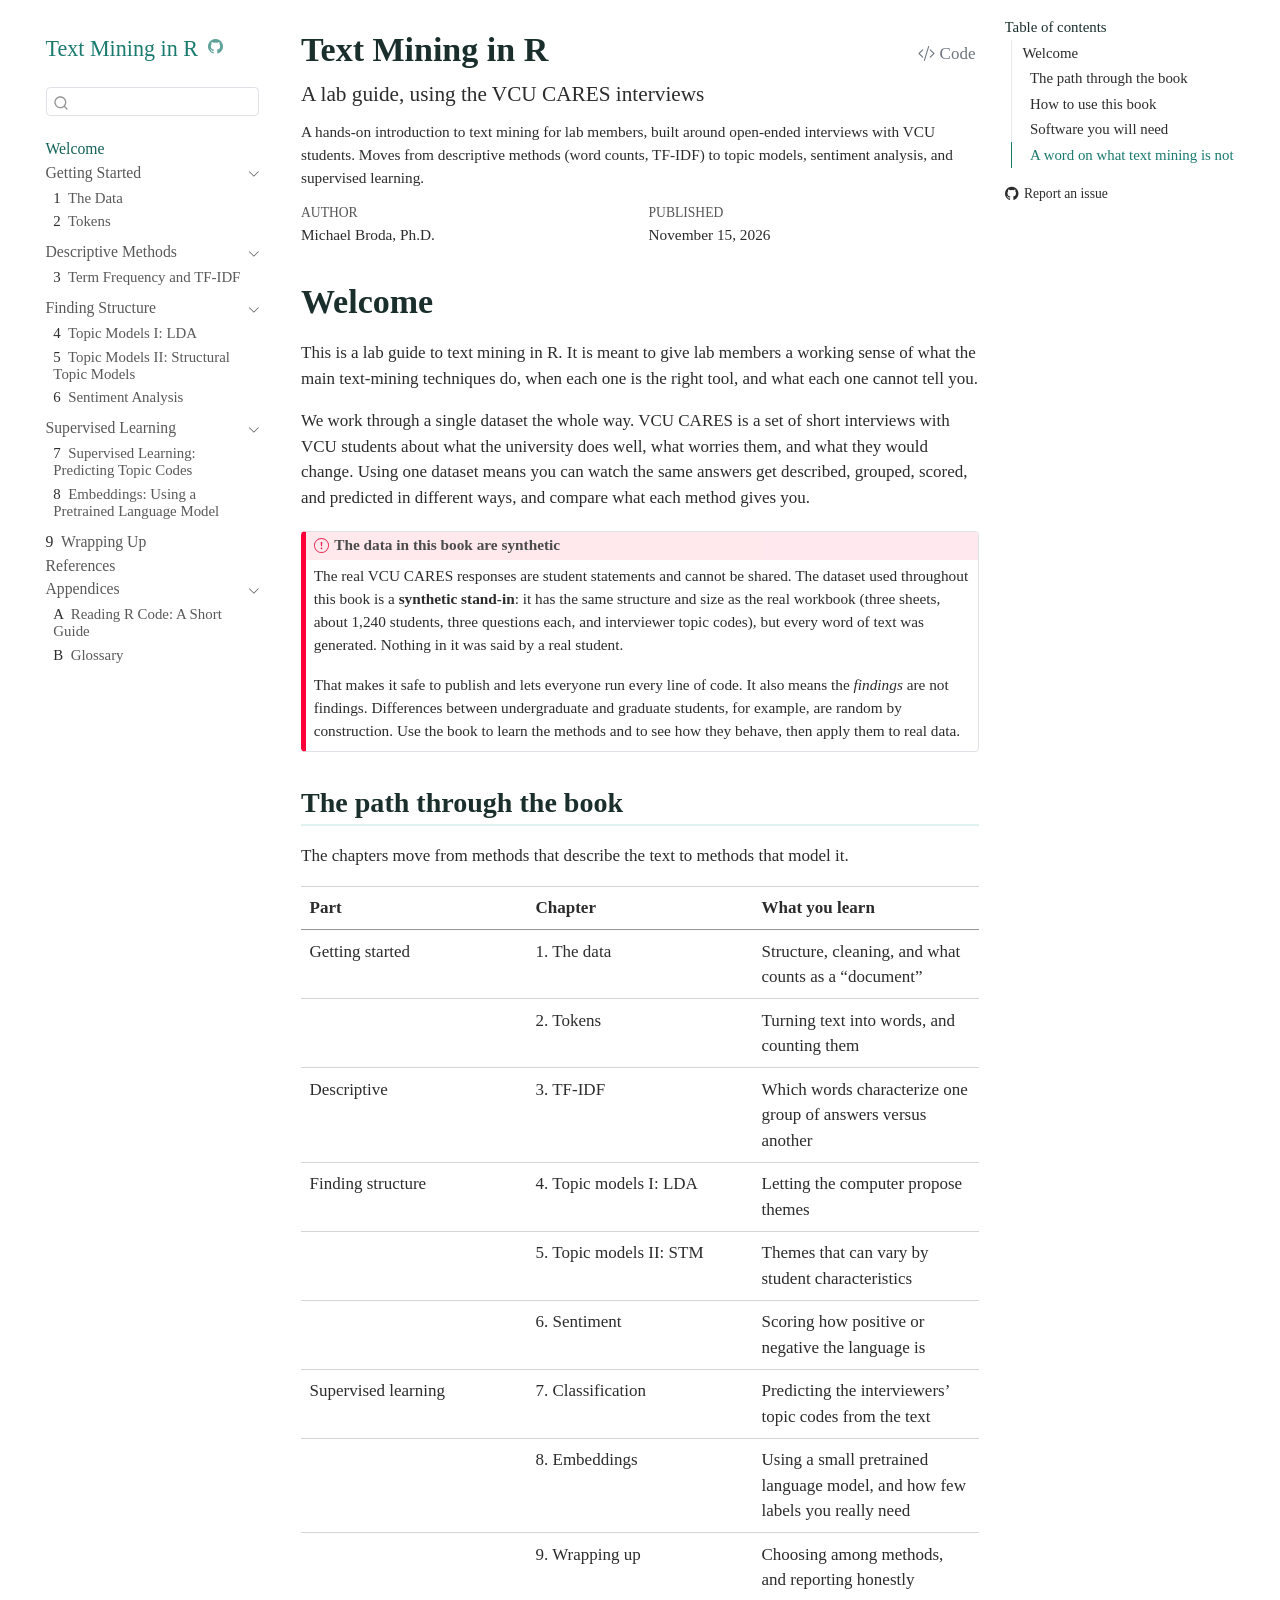
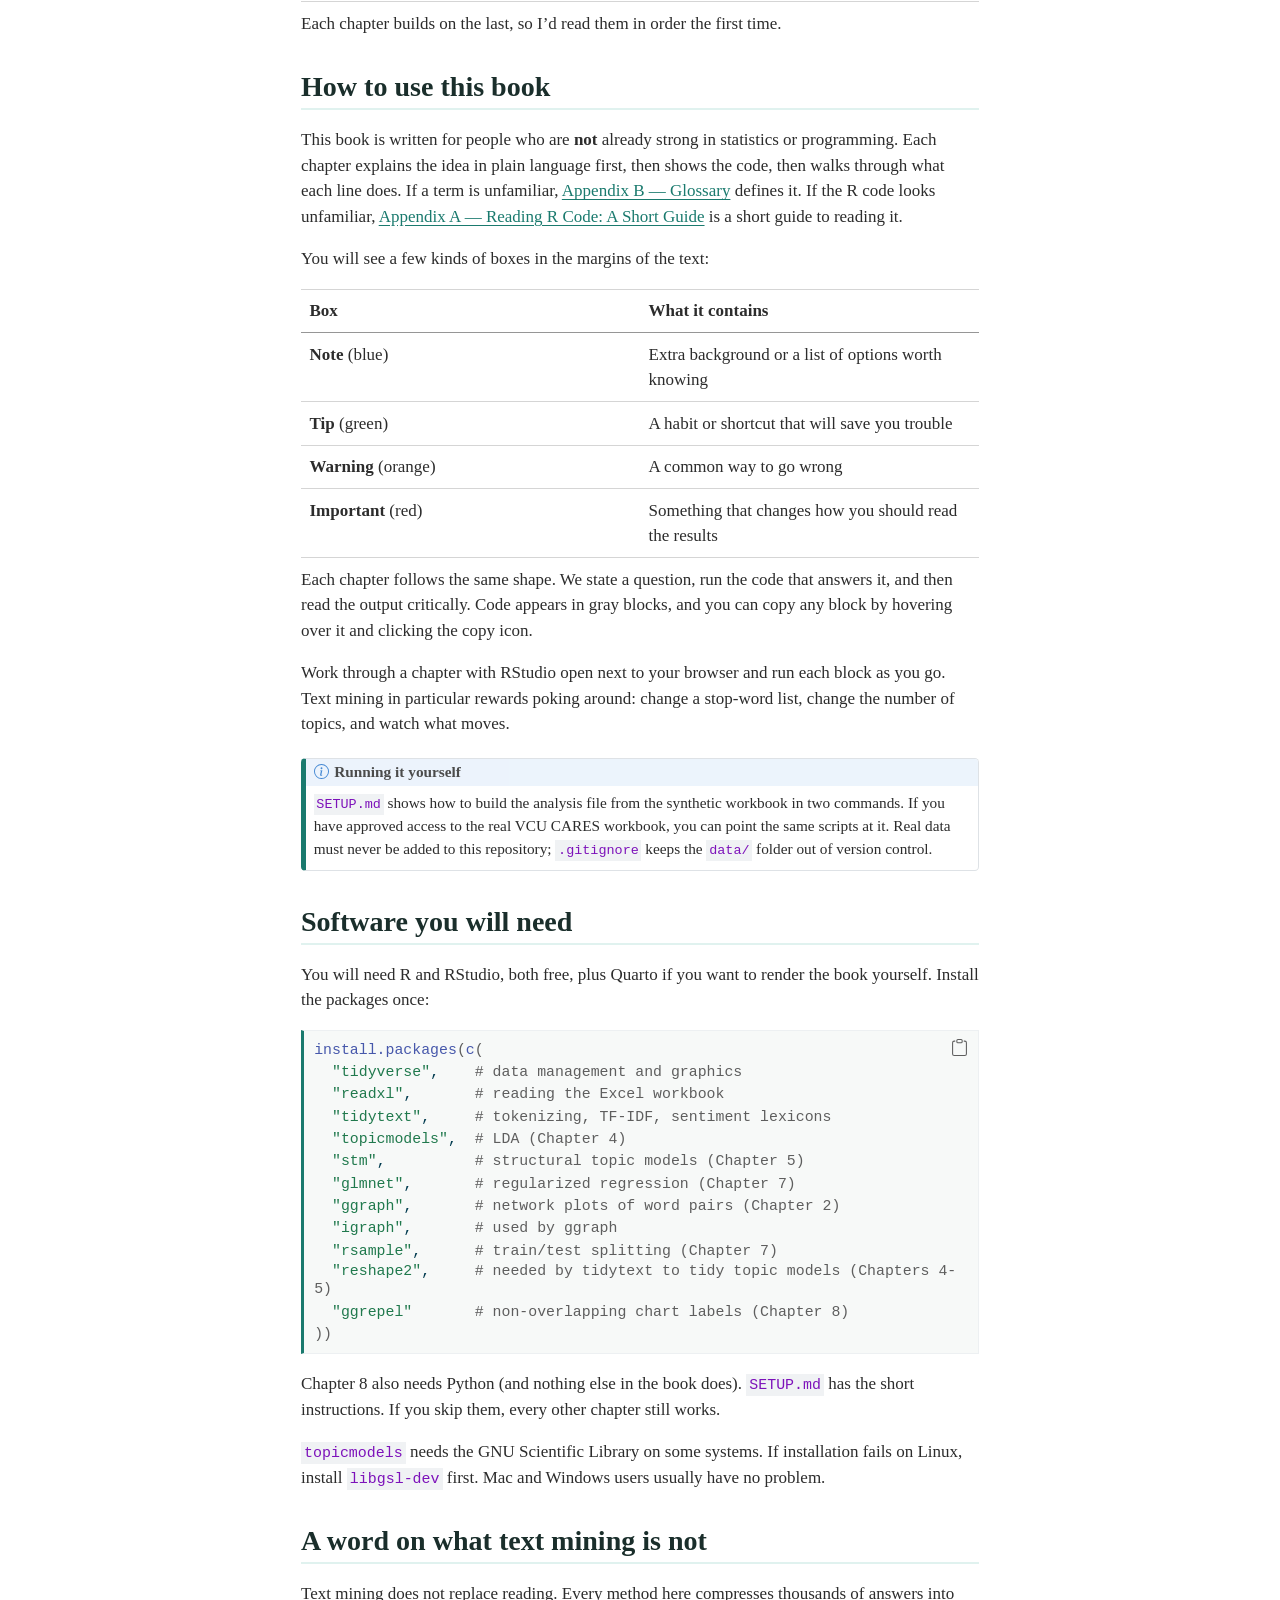
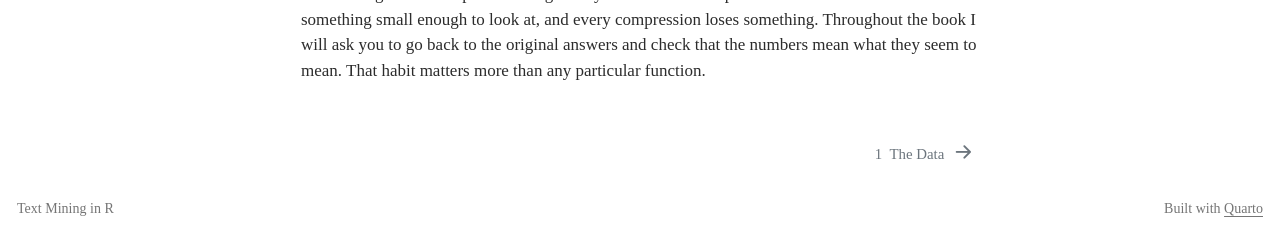
==== docs/index.html @ 305bce56 "First local render" ====
<!DOCTYPE html>
<html xmlns="http://www.w3.org/1999/xhtml" lang="en" xml:lang="en"><head>
<meta http-equiv="Content-Type" content="text/html; charset=UTF-8">
<meta charset="utf-8">
<meta name="generator" content="quarto-1.10.19">
<meta name="viewport" content="width=device-width, initial-scale=1.0, user-scalable=yes">
<meta name="author" content="Michael Broda, Ph.D.">
<meta name="dcterms.date" content="2026-11-15">
<meta name="description" content="A hands-on introduction to text mining for lab members, built around open-ended interviews with VCU students. Moves from descriptive methods (word counts, TF-IDF) to topic models, sentiment analysis, and supervised learning.">
<title>Text Mining in R</title>
<style>
/* Default styles provided by pandoc.
** See https://pandoc.org/MANUAL.html#variables-for-html for config info.
*/
span.smallcaps{font-variant: small-caps;}
div.columns{display: flex; gap: 1.5em;}
div.column{flex: auto;}
@media screen {
div.columns{gap: min(4vw, 1.5em);}
div.column{overflow-x: auto;}
}
div.hanging-indent{margin-left: 1.5em; text-indent: -1.5em;}
ul.task-list{list-style: none;}
ul.task-list li input[type="checkbox"] {
  width: 0.8em;
  margin: 0 0.8em 0.2em -1em; /* quarto-specific, see https://github.com/quarto-dev/quarto-cli/issues/4556 */ 
  vertical-align: middle;
}
/* CSS for syntax highlighting */
html { -webkit-text-size-adjust: 100%; }
pre > code.sourceCode { white-space: pre; position: relative; }
pre > code.sourceCode > span { display: inline-block; line-height: 1.25; }
pre > code.sourceCode > span:empty { height: 1.2em; }
.sourceCode { overflow: visible; }
code.sourceCode > span { color: inherit; text-decoration: inherit; }
div.sourceCode { margin: 1em 0; }
pre.sourceCode { margin: 0; }
@media screen {
div.sourceCode { overflow: auto; }
}
@media print {
pre > code.sourceCode { white-space: pre-wrap; }
pre > code.sourceCode > span { text-indent: -5em; padding-left: 5em; }
}
pre.numberSource code
  { counter-reset: source-line 0; }
pre.numberSource code > span
  { position: relative; left: -4em; counter-increment: source-line; }
pre.numberSource code > span > a:first-child::before
  { content: counter(source-line);
    position: relative; left: -1em; text-align: right; vertical-align: baseline;
    border: none; display: inline-block;
    -webkit-touch-callout: none; -webkit-user-select: none;
    -khtml-user-select: none; -moz-user-select: none;
    -ms-user-select: none; user-select: none;
    padding: 0 4px; width: 4em;
  }
pre.numberSource { margin-left: 3em;  padding-left: 4px; }
div.sourceCode
  {   }
@media screen {
pre > code.sourceCode > span > a:first-child::before { text-decoration: underline; }
}
</style>

<script src="site_libs/quarto-nav/quarto-nav.js"></script>
<script src="site_libs/quarto-nav/headroom.min.js"></script>
<script src="site_libs/clipboard/clipboard.min.js"></script>
<script src="site_libs/quarto-search/autocomplete.umd.js"></script>
<script src="site_libs/quarto-search/fuse.min.js"></script>
<script src="site_libs/quarto-search/quarto-search.js"></script>
<meta name="quarto:offset" content="./">
<link href="./01-the-data.html" rel="next">
<script src="site_libs/quarto-html/quarto.js" type="module"></script>
<script src="site_libs/quarto-html/tabsets/tabsets.js" type="module"></script>
<script src="site_libs/quarto-html/popper.min.js"></script>
<script src="site_libs/quarto-html/tippy.umd.min.js"></script>
<script src="site_libs/quarto-html/anchor.min.js"></script>
<link href="site_libs/quarto-html/tippy.css" rel="stylesheet">
<link href="site_libs/quarto-html/quarto-syntax-highlighting-bf27225e3a48a9273f3daa8f8e829971.css" rel="stylesheet" id="quarto-text-highlighting-styles">
<script src="site_libs/bootstrap/bootstrap.min.js"></script>
<link href="site_libs/bootstrap/bootstrap-icons.css" rel="stylesheet">
<link href="site_libs/bootstrap/bootstrap-a09481bce8a2314b82ccc09e3e79ae8c.min.css" rel="stylesheet" append-hash="true" id="quarto-bootstrap" data-mode="light"><script id="quarto-search-options" type="application/json">{
  "location": "sidebar",
  "copy-button": false,
  "collapse-after": 3,
  "panel-placement": "start",
  "type": "textbox",
  "limit": 50,
  "keyboard-shortcut": [
    "f",
    "/",
    "s"
  ],
  "show-item-context": false,
  "language": {
    "search-no-results-text": "No results",
    "search-matching-documents-text": "matching documents",
    "search-copy-link-title": "Copy link to search",
    "search-hide-matches-text": "Hide additional matches",
    "search-more-match-text": "more match in this document",
    "search-more-matches-text": "more matches in this document",
    "search-clear-button-title": "Clear",
    "search-text-placeholder": "",
    "search-detached-cancel-button-title": "Cancel",
    "search-submit-button-title": "Submit",
    "search-label": "Search"
  }
}</script>
</head>
<body class="nav-sidebar floating quarto-light">

<div id="quarto-search-results"></div>
  <header id="quarto-header" class="headroom fixed-top"><nav class="quarto-secondary-nav"><div class="container-fluid d-flex">
      <button type="button" class="quarto-btn-toggle btn" data-bs-toggle="collapse" role="button" data-bs-target=".quarto-sidebar-collapse-item" aria-controls="quarto-sidebar" aria-expanded="false" aria-label="Toggle sidebar navigation" onclick="if (window.quartoToggleHeadroom) { window.quartoToggleHeadroom(); }">
        <i class="bi bi-layout-text-sidebar-reverse"></i>
      </button>
        <nav class="quarto-page-breadcrumbs" aria-label="breadcrumb"><ol class="breadcrumb"><li class="breadcrumb-item"><a href="./index.html">Welcome</a></li></ol></nav>
        <a class="flex-grow-1" role="navigation" data-bs-toggle="collapse" data-bs-target=".quarto-sidebar-collapse-item" aria-controls="quarto-sidebar" aria-expanded="false" aria-label="Toggle sidebar navigation" onclick="if (window.quartoToggleHeadroom) { window.quartoToggleHeadroom(); }">      
        </a>
      <button type="button" class="btn quarto-search-button" aria-label="Search" onclick="window.quartoOpenSearch();">
        <i class="bi bi-search"></i>
      </button>
    </div>
  </nav></header><!-- content --><div id="quarto-content" class="quarto-container page-columns page-rows-contents page-layout-article">
<!-- sidebar -->
  <nav id="quarto-sidebar" class="sidebar collapse collapse-horizontal quarto-sidebar-collapse-item sidebar-navigation floating overflow-auto"><div class="pt-lg-2 mt-2 text-left sidebar-header">
    <div class="sidebar-title mb-0 py-0">
      <a href="./">Text Mining in R</a> 
        <div class="sidebar-tools-main">
    <a href="https://github.com/mikediam123/text-mining" title="Source Code" class="quarto-navigation-tool px-1" aria-label="Source Code"><i class="bi bi-github"></i></a>
</div>
    </div>
      </div>
        <div class="mt-2 flex-shrink-0 align-items-center">
        <div class="sidebar-search">
        <div id="quarto-search" class="" title="Search"></div>
        </div>
        </div>
    <div class="sidebar-menu-container"> 
    <ul class="list-unstyled mt-1">
<li class="sidebar-item">
  <div class="sidebar-item-container"> 
  <a href="./index.html" class="sidebar-item-text sidebar-link active">
 <span class="menu-text">Welcome</span></a>
  </div>
</li>
        <li class="sidebar-item sidebar-item-section">
      <div class="sidebar-item-container"> 
            <a class="sidebar-item-text sidebar-link text-start" data-bs-toggle="collapse" data-bs-target="#quarto-sidebar-section-1" role="navigation" aria-expanded="true">
 <span class="menu-text">Getting Started</span></a>
          <a class="sidebar-item-toggle text-start" data-bs-toggle="collapse" data-bs-target="#quarto-sidebar-section-1" role="navigation" aria-expanded="true" aria-label="Toggle section">
            <i class="bi bi-chevron-right ms-2"></i>
          </a> 
      </div>
      <ul id="quarto-sidebar-section-1" class="collapse list-unstyled sidebar-section depth1 show">
<li class="sidebar-item">
  <div class="sidebar-item-container"> 
  <a href="./01-the-data.html" class="sidebar-item-text sidebar-link">
 <span class="menu-text"><span class="chapter-number">1</span>&nbsp; <span class="chapter-title">The Data</span></span></a>
  </div>
</li>
          <li class="sidebar-item">
  <div class="sidebar-item-container"> 
  <a href="./02-tokens.html" class="sidebar-item-text sidebar-link">
 <span class="menu-text"><span class="chapter-number">2</span>&nbsp; <span class="chapter-title">Tokens</span></span></a>
  </div>
</li>
      </ul>
</li>
        <li class="sidebar-item sidebar-item-section">
      <div class="sidebar-item-container"> 
            <a class="sidebar-item-text sidebar-link text-start" data-bs-toggle="collapse" data-bs-target="#quarto-sidebar-section-2" role="navigation" aria-expanded="true">
 <span class="menu-text">Descriptive Methods</span></a>
          <a class="sidebar-item-toggle text-start" data-bs-toggle="collapse" data-bs-target="#quarto-sidebar-section-2" role="navigation" aria-expanded="true" aria-label="Toggle section">
            <i class="bi bi-chevron-right ms-2"></i>
          </a> 
      </div>
      <ul id="quarto-sidebar-section-2" class="collapse list-unstyled sidebar-section depth1 show">
<li class="sidebar-item">
  <div class="sidebar-item-container"> 
  <a href="./03-tf-idf.html" class="sidebar-item-text sidebar-link">
 <span class="menu-text"><span class="chapter-number">3</span>&nbsp; <span class="chapter-title">Term Frequency and TF-IDF</span></span></a>
  </div>
</li>
      </ul>
</li>
        <li class="sidebar-item sidebar-item-section">
      <div class="sidebar-item-container"> 
            <a class="sidebar-item-text sidebar-link text-start" data-bs-toggle="collapse" data-bs-target="#quarto-sidebar-section-3" role="navigation" aria-expanded="true">
 <span class="menu-text">Finding Structure</span></a>
          <a class="sidebar-item-toggle text-start" data-bs-toggle="collapse" data-bs-target="#quarto-sidebar-section-3" role="navigation" aria-expanded="true" aria-label="Toggle section">
            <i class="bi bi-chevron-right ms-2"></i>
          </a> 
      </div>
      <ul id="quarto-sidebar-section-3" class="collapse list-unstyled sidebar-section depth1 show">
<li class="sidebar-item">
  <div class="sidebar-item-container"> 
  <a href="./04-topic-lda.html" class="sidebar-item-text sidebar-link">
 <span class="menu-text"><span class="chapter-number">4</span>&nbsp; <span class="chapter-title">Topic Models I: LDA</span></span></a>
  </div>
</li>
          <li class="sidebar-item">
  <div class="sidebar-item-container"> 
  <a href="./05-topic-stm.html" class="sidebar-item-text sidebar-link">
 <span class="menu-text"><span class="chapter-number">5</span>&nbsp; <span class="chapter-title">Topic Models II: Structural Topic Models</span></span></a>
  </div>
</li>
          <li class="sidebar-item">
  <div class="sidebar-item-container"> 
  <a href="./06-sentiment.html" class="sidebar-item-text sidebar-link">
 <span class="menu-text"><span class="chapter-number">6</span>&nbsp; <span class="chapter-title">Sentiment Analysis</span></span></a>
  </div>
</li>
      </ul>
</li>
        <li class="sidebar-item sidebar-item-section">
      <div class="sidebar-item-container"> 
            <a class="sidebar-item-text sidebar-link text-start" data-bs-toggle="collapse" data-bs-target="#quarto-sidebar-section-4" role="navigation" aria-expanded="true">
 <span class="menu-text">Supervised Learning</span></a>
          <a class="sidebar-item-toggle text-start" data-bs-toggle="collapse" data-bs-target="#quarto-sidebar-section-4" role="navigation" aria-expanded="true" aria-label="Toggle section">
            <i class="bi bi-chevron-right ms-2"></i>
          </a> 
      </div>
      <ul id="quarto-sidebar-section-4" class="collapse list-unstyled sidebar-section depth1 show">
<li class="sidebar-item">
  <div class="sidebar-item-container"> 
  <a href="./07-supervised.html" class="sidebar-item-text sidebar-link">
 <span class="menu-text"><span class="chapter-number">7</span>&nbsp; <span class="chapter-title">Supervised Learning: Predicting Topic Codes</span></span></a>
  </div>
</li>
          <li class="sidebar-item">
  <div class="sidebar-item-container"> 
  <a href="./08-embeddings.html" class="sidebar-item-text sidebar-link">
 <span class="menu-text"><span class="chapter-number">8</span>&nbsp; <span class="chapter-title">Embeddings: Using a Pretrained Language Model</span></span></a>
  </div>
</li>
      </ul>
</li>
        <li class="sidebar-item">
  <div class="sidebar-item-container"> 
  <a href="./09-wrapping-up.html" class="sidebar-item-text sidebar-link">
 <span class="menu-text"><span class="chapter-number">9</span>&nbsp; <span class="chapter-title">Wrapping Up</span></span></a>
  </div>
</li>
        <li class="sidebar-item">
  <div class="sidebar-item-container"> 
  <a href="./references.html" class="sidebar-item-text sidebar-link">
 <span class="menu-text">References</span></a>
  </div>
</li>
        <li class="sidebar-item sidebar-item-section">
      <div class="sidebar-item-container"> 
            <a class="sidebar-item-text sidebar-link text-start" data-bs-toggle="collapse" data-bs-target="#quarto-sidebar-section-5" role="navigation" aria-expanded="true">
 <span class="menu-text">Appendices</span></a>
          <a class="sidebar-item-toggle text-start" data-bs-toggle="collapse" data-bs-target="#quarto-sidebar-section-5" role="navigation" aria-expanded="true" aria-label="Toggle section">
            <i class="bi bi-chevron-right ms-2"></i>
          </a> 
      </div>
      <ul id="quarto-sidebar-section-5" class="collapse list-unstyled sidebar-section depth1 show">
<li class="sidebar-item">
  <div class="sidebar-item-container"> 
  <a href="./appendix-r-primer.html" class="sidebar-item-text sidebar-link">
 <span class="menu-text"><span class="chapter-number">A</span>&nbsp; <span class="chapter-title">Reading R Code: A Short Guide</span></span></a>
  </div>
</li>
          <li class="sidebar-item">
  <div class="sidebar-item-container"> 
  <a href="./appendix-glossary.html" class="sidebar-item-text sidebar-link">
 <span class="menu-text"><span class="chapter-number">B</span>&nbsp; <span class="chapter-title">Glossary</span></span></a>
  </div>
</li>
      </ul>
</li>
    </ul>
</div>
</nav><div id="quarto-sidebar-glass" class="quarto-sidebar-collapse-item" data-bs-toggle="collapse" data-bs-target=".quarto-sidebar-collapse-item"></div>
<!-- margin-sidebar -->
    <div id="quarto-margin-sidebar" class="sidebar margin-sidebar">
        <nav id="TOC" role="doc-toc" class="toc-active"><h2 id="toc-title">Table of contents</h2>
   
  <ul>
<li>
<a href="#welcome" id="toc-welcome" class="nav-link active" data-scroll-target="#welcome">Welcome</a>
  <ul class="collapse">
<li><a href="#the-path-through-the-book" id="toc-the-path-through-the-book" class="nav-link" data-scroll-target="#the-path-through-the-book">The path through the book</a></li>
  <li><a href="#how-to-use-this-book" id="toc-how-to-use-this-book" class="nav-link" data-scroll-target="#how-to-use-this-book">How to use this book</a></li>
  <li><a href="#software-you-will-need" id="toc-software-you-will-need" class="nav-link" data-scroll-target="#software-you-will-need">Software you will need</a></li>
  <li><a href="#a-word-on-what-text-mining-is-not" id="toc-a-word-on-what-text-mining-is-not" class="nav-link" data-scroll-target="#a-word-on-what-text-mining-is-not">A word on what text mining is not</a></li>
  </ul>
</li>
  </ul><div class="toc-actions"><ul><li><a href="https://github.com/mikediam123/text-mining/issues/new" class="toc-action"><i class="bi bi-github"></i>Report an issue</a></li></ul></div></nav>
    </div>
<!-- main -->
<main class="content" id="quarto-document-content"><header id="title-block-header" class="quarto-title-block default"><div class="quarto-title">
<div class="quarto-title-block"><div><h1 class="title">Text Mining in R</h1><button type="button" class="btn code-tools-button" id="quarto-code-tools-source"><i class="bi"></i> Code</button></div></div>
<p class="subtitle lead">A lab guide, using the VCU CARES interviews</p>
</div>

<div>
  <div class="description">
    <p>A hands-on introduction to text mining for lab members, built around open-ended interviews with VCU students. Moves from descriptive methods (word counts, TF-IDF) to topic models, sentiment analysis, and supervised learning.</p>
  </div>
</div>


<div class="quarto-title-meta">

    <div>
    <div class="quarto-title-meta-heading">Author</div>
    <div class="quarto-title-meta-contents">
             <p>Michael Broda, Ph.D. </p>
          </div>
  </div>
    
    <div>
    <div class="quarto-title-meta-heading">Published</div>
    <div class="quarto-title-meta-contents">
      <p class="date">November 15, 2026</p>
    </div>
  </div>
  
    
  </div>
  


</header><section id="welcome" class="level1 unnumbered"><h1 class="unnumbered">Welcome</h1>
<p>This is a lab guide to text mining in R. It is meant to give lab members a working sense of what the main text-mining techniques do, when each one is the right tool, and what each one cannot tell you.</p>
<p>We work through a single dataset the whole way. VCU CARES is a set of short interviews with VCU students about what the university does well, what worries them, and what they would change. Using one dataset means you can watch the same answers get described, grouped, scored, and predicted in different ways, and compare what each method gives you.</p>
<div class="callout callout-style-default callout-important callout-titled">
<div class="callout-header d-flex align-content-center">
<div class="callout-icon-container">
<i class="callout-icon"></i>
</div>
<div class="callout-title-container flex-fill">
<span class="screen-reader-only">Important</span>The data in this book are synthetic
</div>
</div>
<div class="callout-body-container callout-body">
<p>The real VCU CARES responses are student statements and cannot be shared. The dataset used throughout this book is a <strong>synthetic stand-in</strong>: it has the same structure and size as the real workbook (three sheets, about 1,240 students, three questions each, and interviewer topic codes), but every word of text was generated. Nothing in it was said by a real student.</p>
<p>That makes it safe to publish and lets everyone run every line of code. It also means the <em>findings</em> are not findings. Differences between undergraduate and graduate students, for example, are random by construction. Use the book to learn the methods and to see how they behave, then apply them to real data.</p>
</div>
</div>
<section id="the-path-through-the-book" class="level2"><h2 class="anchored" data-anchor-id="the-path-through-the-book">The path through the book</h2>
<p>The chapters move from methods that describe the text to methods that model it.</p>
<table class="caption-top table">
<colgroup>
<col style="width: 33%">
<col style="width: 33%">
<col style="width: 33%">
</colgroup>
<thead><tr class="header">
<th>Part</th>
<th>Chapter</th>
<th>What you learn</th>
</tr></thead>
<tbody>
<tr class="odd">
<td>Getting started</td>
<td>1. The data</td>
<td>Structure, cleaning, and what counts as a “document”</td>
</tr>
<tr class="even">
<td></td>
<td>2. Tokens</td>
<td>Turning text into words, and counting them</td>
</tr>
<tr class="odd">
<td>Descriptive</td>
<td>3. TF-IDF</td>
<td>Which words characterize one group of answers versus another</td>
</tr>
<tr class="even">
<td>Finding structure</td>
<td>4. Topic models I: LDA</td>
<td>Letting the computer propose themes</td>
</tr>
<tr class="odd">
<td></td>
<td>5. Topic models II: STM</td>
<td>Themes that can vary by student characteristics</td>
</tr>
<tr class="even">
<td></td>
<td>6. Sentiment</td>
<td>Scoring how positive or negative the language is</td>
</tr>
<tr class="odd">
<td>Supervised learning</td>
<td>7. Classification</td>
<td>Predicting the interviewers’ topic codes from the text</td>
</tr>
<tr class="even">
<td></td>
<td>8. Embeddings</td>
<td>Using a small pretrained language model, and how few labels you really need</td>
</tr>
<tr class="odd">
<td></td>
<td>9. Wrapping up</td>
<td>Choosing among methods, and reporting honestly</td>
</tr>
</tbody>
</table>
<p>Each chapter builds on the last, so I’d read them in order the first time.</p>
</section><section id="how-to-use-this-book" class="level2"><h2 class="anchored" data-anchor-id="how-to-use-this-book">How to use this book</h2>
<p>This book is written for people who are <strong>not</strong> already strong in statistics or programming. Each chapter explains the idea in plain language first, then shows the code, then walks through what each line does. If a term is unfamiliar, <a href="appendix-glossary.html" class="quarto-xref"><span>Appendix B — Glossary</span></a> defines it. If the R code looks unfamiliar, <a href="appendix-r-primer.html" class="quarto-xref"><span>Appendix A — Reading R Code: A Short Guide</span></a> is a short guide to reading it.</p>
<p>You will see a few kinds of boxes in the margins of the text:</p>
<table class="caption-top table">
<colgroup>
<col style="width: 50%">
<col style="width: 50%">
</colgroup>
<thead><tr class="header">
<th>Box</th>
<th>What it contains</th>
</tr></thead>
<tbody>
<tr class="odd">
<td>
<strong>Note</strong> (blue)</td>
<td>Extra background or a list of options worth knowing</td>
</tr>
<tr class="even">
<td>
<strong>Tip</strong> (green)</td>
<td>A habit or shortcut that will save you trouble</td>
</tr>
<tr class="odd">
<td>
<strong>Warning</strong> (orange)</td>
<td>A common way to go wrong</td>
</tr>
<tr class="even">
<td>
<strong>Important</strong> (red)</td>
<td>Something that changes how you should read the results</td>
</tr>
</tbody>
</table>
<p>Each chapter follows the same shape. We state a question, run the code that answers it, and then read the output critically. Code appears in gray blocks, and you can copy any block by hovering over it and clicking the copy icon.</p>
<p>Work through a chapter with RStudio open next to your browser and run each block as you go. Text mining in particular rewards poking around: change a stop-word list, change the number of topics, and watch what moves.</p>
<div class="callout callout-style-default callout-note callout-titled">
<div class="callout-header d-flex align-content-center">
<div class="callout-icon-container">
<i class="callout-icon"></i>
</div>
<div class="callout-title-container flex-fill">
<span class="screen-reader-only">Note</span>Running it yourself
</div>
</div>
<div class="callout-body-container callout-body">
<p><code>SETUP.md</code> shows how to build the analysis file from the synthetic workbook in two commands. If you have approved access to the real VCU CARES workbook, you can point the same scripts at it. Real data must never be added to this repository; <code>.gitignore</code> keeps the <code>data/</code> folder out of version control.</p>
</div>
</div>
</section><section id="software-you-will-need" class="level2"><h2 class="anchored" data-anchor-id="software-you-will-need">Software you will need</h2>
<p>You will need R and RStudio, both free, plus Quarto if you want to render the book yourself. Install the packages once:</p>
<div class="cell">
<div class="code-copy-outer-scaffold"><div class="sourceCode" id="cb1"><pre class="downlit sourceCode r code-with-copy"><code class="sourceCode R"><span><span class="fu"><a href="https://rdrr.io/r/utils/install.packages.html">install.packages</a></span><span class="op">(</span><span class="fu"><a href="https://rdrr.io/r/base/c.html">c</a></span><span class="op">(</span></span>
<span>  <span class="st">"tidyverse"</span>,    <span class="co"># data management and graphics</span></span>
<span>  <span class="st">"readxl"</span>,       <span class="co"># reading the Excel workbook</span></span>
<span>  <span class="st">"tidytext"</span>,     <span class="co"># tokenizing, TF-IDF, sentiment lexicons</span></span>
<span>  <span class="st">"topicmodels"</span>,  <span class="co"># LDA (Chapter 4)</span></span>
<span>  <span class="st">"stm"</span>,          <span class="co"># structural topic models (Chapter 5)</span></span>
<span>  <span class="st">"glmnet"</span>,       <span class="co"># regularized regression (Chapter 7)</span></span>
<span>  <span class="st">"ggraph"</span>,       <span class="co"># network plots of word pairs (Chapter 2)</span></span>
<span>  <span class="st">"igraph"</span>,       <span class="co"># used by ggraph</span></span>
<span>  <span class="st">"rsample"</span>,      <span class="co"># train/test splitting (Chapter 7)</span></span>
<span>  <span class="st">"reshape2"</span>,     <span class="co"># needed by tidytext to tidy topic models (Chapters 4-5)</span></span>
<span>  <span class="st">"ggrepel"</span>       <span class="co"># non-overlapping chart labels (Chapter 8)</span></span>
<span><span class="op">)</span><span class="op">)</span></span></code></pre></div><button title="Copy to Clipboard" class="code-copy-button"><i class="bi"></i></button></div>
</div>
<p>Chapter 8 also needs Python (and nothing else in the book does). <code>SETUP.md</code> has the short instructions. If you skip them, every other chapter still works.</p>
<p><code>topicmodels</code> needs the GNU Scientific Library on some systems. If installation fails on Linux, install <code>libgsl-dev</code> first. Mac and Windows users usually have no problem.</p>
</section><section id="a-word-on-what-text-mining-is-not" class="level2"><h2 class="anchored" data-anchor-id="a-word-on-what-text-mining-is-not">A word on what text mining is not</h2>
<p>Text mining does not replace reading. Every method here compresses thousands of answers into something small enough to look at, and every compression loses something. Throughout the book I will ask you to go back to the original answers and check that the numbers mean what they seem to mean. That habit matters more than any particular function.</p>


<!-- -->

</section></section></main><!-- /main --><script id="quarto-html-after-body" type="application/javascript">
  window.document.addEventListener("DOMContentLoaded", function (event) {
    const icon = "";
    const anchorJS = new window.AnchorJS();
    anchorJS.options = {
      placement: 'right',
      icon: icon
    };
    anchorJS.add('.anchored');
    const isCodeAnnotation = (el) => {
      for (const clz of el.classList) {
        if (clz.startsWith('code-annotation-')) {                     
          return true;
        }
      }
      return false;
    }
    const onCopySuccess = function(e) {
      // button target
      const button = e.trigger;
      // don't keep focus
      button.blur();
      // flash "checked"
      button.classList.add('code-copy-button-checked');
      var currentTitle = button.getAttribute("title");
      button.setAttribute("title", "Copied!");
      let tooltip;
      if (window.bootstrap) {
        button.setAttribute("data-bs-toggle", "tooltip");
        button.setAttribute("data-bs-placement", "left");
        button.setAttribute("data-bs-title", "Copied!");
        tooltip = new bootstrap.Tooltip(button, 
          { trigger: "manual", 
            customClass: "code-copy-button-tooltip",
            offset: [0, -8]});
        tooltip.show();    
      }
      setTimeout(function() {
        if (tooltip) {
          tooltip.hide();
          button.removeAttribute("data-bs-title");
          button.removeAttribute("data-bs-toggle");
          button.removeAttribute("data-bs-placement");
        }
        button.setAttribute("title", currentTitle);
        button.classList.remove('code-copy-button-checked');
      }, 1000);
      // clear code selection
      e.clearSelection();
    }
    const getTextToCopy = function(trigger) {
      const outerScaffold = trigger.parentElement.cloneNode(true);
      const codeEl = outerScaffold.querySelector('code');
      for (const childEl of codeEl.children) {
        if (isCodeAnnotation(childEl)) {
          childEl.remove();
        }
      }
      return codeEl.innerText;
    }
    const clipboard = new window.ClipboardJS('.code-copy-button:not([data-in-quarto-modal])', {
      text: getTextToCopy
    });
    clipboard.on('success', onCopySuccess);
    if (window.document.getElementById('quarto-embedded-source-code-modal')) {
      const clipboardModal = new window.ClipboardJS('.code-copy-button[data-in-quarto-modal]', {
        text: getTextToCopy,
        container: window.document.getElementById('quarto-embedded-source-code-modal')
      });
      clipboardModal.on('success', onCopySuccess);
    }
    const viewSource = window.document.getElementById('quarto-view-source') ||
                       window.document.getElementById('quarto-code-tools-source');
    if (viewSource) {
      const sourceUrl = viewSource.getAttribute("data-quarto-source-url");
      viewSource.addEventListener("click", function(e) {
        if (sourceUrl) {
          // rstudio viewer pane
          if (/\bcapabilities=\b/.test(window.location)) {
            window.open(sourceUrl);
          } else {
            window.location.href = sourceUrl;
          }
        } else {
          const modal = new bootstrap.Modal(document.getElementById('quarto-embedded-source-code-modal'));
          modal.show();
        }
        return false;
      });
    }
    function toggleCodeHandler(show) {
      return function(e) {
        const cellDetails = window.document.querySelectorAll(".cell details.code-fold");
        for (let i=0; i<cellDetails.length; i++) {
          const details = cellDetails[i];
          if (show) {
            details.open = true;
          } else {
            details.removeAttribute("open");
          }
        }
        const cellCodeDivs = window.document.querySelectorAll(".cell div.sourceCode.cell-code");
        const fromCls = show ? "hidden" : "unhidden";
        const toCls = show ? "unhidden" : "hidden";
        for (let i=0; i<cellCodeDivs.length; i++) {
          const codeDiv = cellCodeDivs[i];
          if (codeDiv.classList.contains(fromCls)) {
            codeDiv.classList.remove(fromCls);
            codeDiv.classList.add(toCls);
          } 
        }
        return false;
      }
    }
    const hideAllCode = window.document.getElementById("quarto-hide-all-code");
    if (hideAllCode) {
      hideAllCode.addEventListener("click", toggleCodeHandler(false));
    }
    const showAllCode = window.document.getElementById("quarto-show-all-code");
    if (showAllCode) {
      showAllCode.addEventListener("click", toggleCodeHandler(true));
    }
      var localhostRegex = new RegExp(/^(?:http|https):\/\/localhost\:?[0-9]*\//);
      var mailtoRegex = new RegExp(/^mailto:/);
        var filterRegex = new RegExp('/' + window.location.host + '/');
      var isInternal = (href) => {
          return filterRegex.test(href) || localhostRegex.test(href) || mailtoRegex.test(href);
      }
      // Inspect non-navigation links and adorn them if external
     var links = window.document.querySelectorAll('a[href]:not(.nav-link):not(.navbar-brand):not(.toc-action):not(.sidebar-link):not(.sidebar-item-toggle):not(.pagination-link):not(.no-external):not([aria-hidden]):not(.dropdown-item):not(.quarto-navigation-tool):not(.about-link)');
      for (var i=0; i<links.length; i++) {
        const link = links[i];
        if (!isInternal(link.href)) {
          // undo the damage that might have been done by quarto-nav.js in the case of
          // links that we want to consider external
          if (link.dataset.originalHref !== undefined) {
            link.href = link.dataset.originalHref;
          }
        }
      }
    function tippyHover(el, contentFn, onTriggerFn, onUntriggerFn) {
      const config = {
        allowHTML: true,
        maxWidth: 500,
        delay: 100,
        arrow: false,
        appendTo: function(el) {
            return el.parentElement;
        },
        interactive: true,
        interactiveBorder: 10,
        theme: 'quarto',
        placement: 'bottom-start',
      };
      if (contentFn) {
        config.content = contentFn;
      }
      if (onTriggerFn) {
        config.onTrigger = onTriggerFn;
      }
      if (onUntriggerFn) {
        config.onUntrigger = onUntriggerFn;
      }
      window.tippy(el, config); 
    }
    const noterefs = window.document.querySelectorAll('a[role="doc-noteref"]');
    for (var i=0; i<noterefs.length; i++) {
      const ref = noterefs[i];
      tippyHover(ref, function() {
        // use id or data attribute instead here
        let href = ref.getAttribute('data-footnote-href') || ref.getAttribute('href');
        try { href = new URL(href).hash; } catch {}
        const id = href.replace(/^#\/?/, "");
        const note = window.document.getElementById(id);
        if (note) {
          return note.innerHTML;
        } else {
          return "";
        }
      });
    }
    const xrefs = window.document.querySelectorAll('a.quarto-xref');
    const processXRef = (id, note) => {
      // Strip column container classes
      const stripColumnClz = (el) => {
        el.classList.remove("page-full", "page-columns");
        if (el.children) {
          for (const child of el.children) {
            stripColumnClz(child);
          }
        }
      }
      stripColumnClz(note)
      if (id === null || id.startsWith('sec-')) {
        // Special case sections, only their first couple elements
        const container = document.createElement("div");
        if (note.children && note.children.length > 2) {
          container.appendChild(note.children[0].cloneNode(true));
          for (let i = 1; i < note.children.length; i++) {
            const child = note.children[i];
            if (child.tagName === "P" && child.innerText === "") {
              continue;
            } else {
              container.appendChild(child.cloneNode(true));
              break;
            }
          }
          if (window.Quarto?.typesetMath) {
            window.Quarto.typesetMath(container);
          }
          return container.innerHTML
        } else {
          if (window.Quarto?.typesetMath) {
            window.Quarto.typesetMath(note);
          }
          return note.innerHTML;
        }
      } else {
        // Remove any anchor links if they are present
        const anchorLink = note.querySelector('a.anchorjs-link');
        if (anchorLink) {
          anchorLink.remove();
        }
        if (window.Quarto?.typesetMath) {
          window.Quarto.typesetMath(note);
        }
        if (note.classList.contains("callout")) {
          return note.outerHTML;
        } else {
          return note.innerHTML;
        }
      }
    }
    for (var i=0; i<xrefs.length; i++) {
      const xref = xrefs[i];
      tippyHover(xref, undefined, function(instance) {
        instance.disable();
        let url = xref.getAttribute('href');
        let hash = undefined; 
        if (url.startsWith('#')) {
          hash = url;
        } else {
          try { hash = new URL(url).hash; } catch {}
        }
        if (hash) {
          const id = hash.replace(/^#\/?/, "");
          const note = window.document.getElementById(id);
          if (note !== null) {
            try {
              const html = processXRef(id, note.cloneNode(true));
              instance.setContent(html);
            } finally {
              instance.enable();
              instance.show();
            }
          } else {
            // See if we can fetch this
            fetch(url.split('#')[0])
            .then(res => res.text())
            .then(html => {
              const parser = new DOMParser();
              const htmlDoc = parser.parseFromString(html, "text/html");
              const note = htmlDoc.getElementById(id);
              if (note !== null) {
                const html = processXRef(id, note);
                instance.setContent(html);
              } 
            }).finally(() => {
              instance.enable();
              instance.show();
            });
          }
        } else {
          // See if we can fetch a full url (with no hash to target)
          // This is a special case and we should probably do some content thinning / targeting
          fetch(url)
          .then(res => res.text())
          .then(html => {
            const parser = new DOMParser();
            const htmlDoc = parser.parseFromString(html, "text/html");
            const note = htmlDoc.querySelector('main.content');
            if (note !== null) {
              // This should only happen for chapter cross references
              // (since there is no id in the URL)
              // remove the first header
              if (note.children.length > 0 && note.children[0].tagName === "HEADER") {
                note.children[0].remove();
              }
              const html = processXRef(null, note);
              instance.setContent(html);
            } 
          }).finally(() => {
            instance.enable();
            instance.show();
          });
        }
      }, function(instance) {
      });
    }
        let selectedAnnoteEl;
        const selectorForAnnotation = ( cell, annotation) => {
          let cellAttr = 'data-code-cell="' + cell + '"';
          let lineAttr = 'data-code-annotation="' +  annotation + '"';
          const selector = 'span[' + cellAttr + '][' + lineAttr + ']';
          return selector;
        }
        const selectCodeLines = (annoteEl) => {
          const doc = window.document;
          const targetCell = annoteEl.getAttribute("data-target-cell");
          const targetAnnotation = annoteEl.getAttribute("data-target-annotation");
          const annoteSpan = window.document.querySelector(selectorForAnnotation(targetCell, targetAnnotation));
          const lines = annoteSpan.getAttribute("data-code-lines").split(",");
          const lineIds = lines.map((line) => {
            return targetCell + "-" + line;
          })
          let top = null;
          let height = null;
          let parent = null;
          if (lineIds.length > 0) {
              //compute the position of the single el (top and bottom and make a div)
              const el = window.document.getElementById(lineIds[0]);
              top = el.offsetTop;
              height = el.offsetHeight;
              parent = el.parentElement.parentElement;
            if (lineIds.length > 1) {
              const lastEl = window.document.getElementById(lineIds[lineIds.length - 1]);
              const bottom = lastEl.offsetTop + lastEl.offsetHeight;
              height = bottom - top;
            }
            if (top !== null && height !== null && parent !== null) {
              // cook up a div (if necessary) and position it 
              let div = window.document.getElementById("code-annotation-line-highlight");
              if (div === null) {
                div = window.document.createElement("div");
                div.setAttribute("id", "code-annotation-line-highlight");
                div.style.position = 'absolute';
                parent.appendChild(div);
              }
              div.style.top = top - 2 + "px";
              div.style.height = height + 4 + "px";
              div.style.left = 0;
              let gutterDiv = window.document.getElementById("code-annotation-line-highlight-gutter");
              if (gutterDiv === null) {
                gutterDiv = window.document.createElement("div");
                gutterDiv.setAttribute("id", "code-annotation-line-highlight-gutter");
                gutterDiv.style.position = 'absolute';
                const codeCell = window.document.getElementById(targetCell);
                const gutter = codeCell.querySelector('.code-annotation-gutter');
                gutter.appendChild(gutterDiv);
              }
              gutterDiv.style.top = top - 2 + "px";
              gutterDiv.style.height = height + 4 + "px";
            }
            selectedAnnoteEl = annoteEl;
          }
        };
        const unselectCodeLines = () => {
          const elementsIds = ["code-annotation-line-highlight", "code-annotation-line-highlight-gutter"];
          elementsIds.forEach((elId) => {
            const div = window.document.getElementById(elId);
            if (div) {
              div.remove();
            }
          });
          selectedAnnoteEl = undefined;
        };
          // Handle positioning of the toggle
      window.addEventListener(
        "resize",
        throttle(() => {
          elRect = undefined;
          if (selectedAnnoteEl) {
            selectCodeLines(selectedAnnoteEl);
          }
        }, 10)
      );
      function throttle(fn, ms) {
      let throttle = false;
      let timer;
        return (...args) => {
          if(!throttle) { // first call gets through
              fn.apply(this, args);
              throttle = true;
          } else { // all the others get throttled
              if(timer) clearTimeout(timer); // cancel #2
              timer = setTimeout(() => {
                fn.apply(this, args);
                timer = throttle = false;
              }, ms);
          }
        };
      }
        // Attach click handler to the DT
        const annoteDls = window.document.querySelectorAll('dt[data-target-cell]');
        for (const annoteDlNode of annoteDls) {
          annoteDlNode.addEventListener('click', (event) => {
            const clickedEl = event.target;
            if (clickedEl !== selectedAnnoteEl) {
              unselectCodeLines();
              const activeEl = window.document.querySelector('dt[data-target-cell].code-annotation-active');
              if (activeEl) {
                activeEl.classList.remove('code-annotation-active');
              }
              selectCodeLines(clickedEl);
              clickedEl.classList.add('code-annotation-active');
            } else {
              // Unselect the line
              unselectCodeLines();
              clickedEl.classList.remove('code-annotation-active');
            }
          });
        }
    const findCites = (el) => {
      const parentEl = el.parentElement;
      if (parentEl) {
        const cites = parentEl.dataset.cites;
        if (cites) {
          return {
            el,
            cites: cites.split(' ')
          };
        } else {
          return findCites(el.parentElement)
        }
      } else {
        return undefined;
      }
    };
    var bibliorefs = window.document.querySelectorAll('a[role="doc-biblioref"]');
    for (var i=0; i<bibliorefs.length; i++) {
      const ref = bibliorefs[i];
      const citeInfo = findCites(ref);
      if (citeInfo) {
        tippyHover(citeInfo.el, function() {
          var popup = window.document.createElement('div');
          citeInfo.cites.forEach(function(cite) {
            var citeDiv = window.document.createElement('div');
            citeDiv.classList.add('hanging-indent');
            citeDiv.classList.add('csl-entry');
            var biblioDiv = window.document.getElementById('ref-' + cite);
            if (biblioDiv) {
              citeDiv.innerHTML = biblioDiv.innerHTML;
            }
            popup.appendChild(citeDiv);
          });
          return popup.innerHTML;
        });
      }
    }
  });
  </script><nav class="page-navigation"><div class="nav-page nav-page-previous">
  </div>
  <div class="nav-page nav-page-next">
      <a href="./01-the-data.html" class="pagination-link" aria-label="The Data">
        <span class="nav-page-text"><span class="chapter-number">1</span>&nbsp; <span class="chapter-title">The Data</span></span> <i class="bi bi-arrow-right-short"></i>
      </a>
  </div>
</nav><div class="modal fade" id="quarto-embedded-source-code-modal" tabindex="-1" aria-labelledby="quarto-embedded-source-code-modal-label" aria-hidden="true"><div class="modal-dialog modal-dialog-scrollable"><div class="modal-content"><div class="modal-header"><h5 class="modal-title" id="quarto-embedded-source-code-modal-label">Source Code</h5><button class="btn-close" data-bs-dismiss="modal"></button></div><div class="modal-body"><div class="">
<div class="code-copy-outer-scaffold"><div class="sourceCode" id="cb2" data-shortcodes="false"><pre class="sourceCode markdown code-with-copy"><code class="sourceCode markdown"><span id="cb2-1"><a href="#cb2-1" aria-hidden="true" tabindex="-1"></a><span class="fu"># Welcome {.unnumbered}</span></span>
<span id="cb2-2"><a href="#cb2-2" aria-hidden="true" tabindex="-1"></a></span>
<span id="cb2-3"><a href="#cb2-3" aria-hidden="true" tabindex="-1"></a>This is a lab guide to text mining in R. It is meant to give lab members a working sense of what the main text-mining techniques do, when each one is the right tool, and what each one cannot tell you.</span>
<span id="cb2-4"><a href="#cb2-4" aria-hidden="true" tabindex="-1"></a></span>
<span id="cb2-5"><a href="#cb2-5" aria-hidden="true" tabindex="-1"></a>We work through a single dataset the whole way. VCU CARES is a set of short interviews with VCU students about what the university does well, what worries them, and what they would change. Using one dataset means you can watch the same answers get described, grouped, scored, and predicted in different ways, and compare what each method gives you.</span>
<span id="cb2-6"><a href="#cb2-6" aria-hidden="true" tabindex="-1"></a></span>
<span id="cb2-7"><a href="#cb2-7" aria-hidden="true" tabindex="-1"></a>::: callout-important</span>
<span id="cb2-8"><a href="#cb2-8" aria-hidden="true" tabindex="-1"></a><span class="fu">## The data in this book are synthetic</span></span>
<span id="cb2-9"><a href="#cb2-9" aria-hidden="true" tabindex="-1"></a></span>
<span id="cb2-10"><a href="#cb2-10" aria-hidden="true" tabindex="-1"></a>The real VCU CARES responses are student statements and cannot be shared. The dataset used throughout this book is a **synthetic stand-in**: it has the same structure and size as the real workbook (three sheets, about 1,240 students, three questions each, and interviewer topic codes), but every word of text was generated. Nothing in it was said by a real student.</span>
<span id="cb2-11"><a href="#cb2-11" aria-hidden="true" tabindex="-1"></a></span>
<span id="cb2-12"><a href="#cb2-12" aria-hidden="true" tabindex="-1"></a>That makes it safe to publish and lets everyone run every line of code. It also means the *findings* are not findings. Differences between undergraduate and graduate students, for example, are random by construction. Use the book to learn the methods and to see how they behave, then apply them to real data.</span>
<span id="cb2-13"><a href="#cb2-13" aria-hidden="true" tabindex="-1"></a>:::</span>
<span id="cb2-14"><a href="#cb2-14" aria-hidden="true" tabindex="-1"></a></span>
<span id="cb2-15"><a href="#cb2-15" aria-hidden="true" tabindex="-1"></a><span class="fu">## The path through the book</span></span>
<span id="cb2-16"><a href="#cb2-16" aria-hidden="true" tabindex="-1"></a></span>
<span id="cb2-17"><a href="#cb2-17" aria-hidden="true" tabindex="-1"></a>The chapters move from methods that describe the text to methods that model it.</span>
<span id="cb2-18"><a href="#cb2-18" aria-hidden="true" tabindex="-1"></a></span>
<span id="cb2-19"><a href="#cb2-19" aria-hidden="true" tabindex="-1"></a><span class="pp">|</span> Part <span class="pp">|</span> Chapter <span class="pp">|</span> What you learn <span class="pp">|</span></span>
<span id="cb2-20"><a href="#cb2-20" aria-hidden="true" tabindex="-1"></a><span class="pp">|---|---|---|</span></span>
<span id="cb2-21"><a href="#cb2-21" aria-hidden="true" tabindex="-1"></a><span class="pp">|</span> Getting started <span class="pp">|</span> 1. The data <span class="pp">|</span> Structure, cleaning, and what counts as a "document" <span class="pp">|</span></span>
<span id="cb2-22"><a href="#cb2-22" aria-hidden="true" tabindex="-1"></a><span class="pp">|</span> <span class="pp">|</span> 2. Tokens <span class="pp">|</span> Turning text into words, and counting them <span class="pp">|</span></span>
<span id="cb2-23"><a href="#cb2-23" aria-hidden="true" tabindex="-1"></a><span class="pp">|</span> Descriptive <span class="pp">|</span> 3. TF-IDF <span class="pp">|</span> Which words characterize one group of answers versus another <span class="pp">|</span></span>
<span id="cb2-24"><a href="#cb2-24" aria-hidden="true" tabindex="-1"></a><span class="pp">|</span> Finding structure <span class="pp">|</span> 4. Topic models I: LDA <span class="pp">|</span> Letting the computer propose themes <span class="pp">|</span></span>
<span id="cb2-25"><a href="#cb2-25" aria-hidden="true" tabindex="-1"></a><span class="pp">|</span> <span class="pp">|</span> 5. Topic models II: STM <span class="pp">|</span> Themes that can vary by student characteristics <span class="pp">|</span></span>
<span id="cb2-26"><a href="#cb2-26" aria-hidden="true" tabindex="-1"></a><span class="pp">|</span> <span class="pp">|</span> 6. Sentiment <span class="pp">|</span> Scoring how positive or negative the language is <span class="pp">|</span></span>
<span id="cb2-27"><a href="#cb2-27" aria-hidden="true" tabindex="-1"></a><span class="pp">|</span> Supervised learning <span class="pp">|</span> 7. Classification <span class="pp">|</span> Predicting the interviewers' topic codes from the text <span class="pp">|</span></span>
<span id="cb2-28"><a href="#cb2-28" aria-hidden="true" tabindex="-1"></a><span class="pp">|</span> <span class="pp">|</span> 8. Embeddings <span class="pp">|</span> Using a small pretrained language model, and how few labels you really need <span class="pp">|</span></span>
<span id="cb2-29"><a href="#cb2-29" aria-hidden="true" tabindex="-1"></a><span class="pp">|</span> <span class="pp">|</span> 9. Wrapping up <span class="pp">|</span> Choosing among methods, and reporting honestly <span class="pp">|</span></span>
<span id="cb2-30"><a href="#cb2-30" aria-hidden="true" tabindex="-1"></a></span>
<span id="cb2-31"><a href="#cb2-31" aria-hidden="true" tabindex="-1"></a>Each chapter builds on the last, so I'd read them in order the first time.</span>
<span id="cb2-32"><a href="#cb2-32" aria-hidden="true" tabindex="-1"></a></span>
<span id="cb2-33"><a href="#cb2-33" aria-hidden="true" tabindex="-1"></a><span class="fu">## How to use this book</span></span>
<span id="cb2-34"><a href="#cb2-34" aria-hidden="true" tabindex="-1"></a></span>
<span id="cb2-35"><a href="#cb2-35" aria-hidden="true" tabindex="-1"></a>This book is written for people who are **not** already strong in statistics or programming. Each chapter explains the idea in plain language first, then shows the code, then walks through what each line does. If a term is unfamiliar, @sec-glossary defines it. If the R code looks unfamiliar, @sec-r-primer is a short guide to reading it.</span>
<span id="cb2-36"><a href="#cb2-36" aria-hidden="true" tabindex="-1"></a></span>
<span id="cb2-37"><a href="#cb2-37" aria-hidden="true" tabindex="-1"></a>You will see a few kinds of boxes in the margins of the text:</span>
<span id="cb2-38"><a href="#cb2-38" aria-hidden="true" tabindex="-1"></a></span>
<span id="cb2-39"><a href="#cb2-39" aria-hidden="true" tabindex="-1"></a><span class="pp">|</span> Box <span class="pp">|</span> What it contains <span class="pp">|</span></span>
<span id="cb2-40"><a href="#cb2-40" aria-hidden="true" tabindex="-1"></a><span class="pp">|---|---|</span></span>
<span id="cb2-41"><a href="#cb2-41" aria-hidden="true" tabindex="-1"></a><span class="pp">|</span> **Note** (blue) <span class="pp">|</span> Extra background or a list of options worth knowing <span class="pp">|</span></span>
<span id="cb2-42"><a href="#cb2-42" aria-hidden="true" tabindex="-1"></a><span class="pp">|</span> **Tip** (green) <span class="pp">|</span> A habit or shortcut that will save you trouble <span class="pp">|</span></span>
<span id="cb2-43"><a href="#cb2-43" aria-hidden="true" tabindex="-1"></a><span class="pp">|</span> **Warning** (orange) <span class="pp">|</span> A common way to go wrong <span class="pp">|</span></span>
<span id="cb2-44"><a href="#cb2-44" aria-hidden="true" tabindex="-1"></a><span class="pp">|</span> **Important** (red) <span class="pp">|</span> Something that changes how you should read the results <span class="pp">|</span></span>
<span id="cb2-45"><a href="#cb2-45" aria-hidden="true" tabindex="-1"></a></span>
<span id="cb2-46"><a href="#cb2-46" aria-hidden="true" tabindex="-1"></a></span>
<span id="cb2-47"><a href="#cb2-47" aria-hidden="true" tabindex="-1"></a>Each chapter follows the same shape. We state a question, run the code that answers it, and then read the output critically. Code appears in gray blocks, and you can copy any block by hovering over it and clicking the copy icon.</span>
<span id="cb2-48"><a href="#cb2-48" aria-hidden="true" tabindex="-1"></a></span>
<span id="cb2-49"><a href="#cb2-49" aria-hidden="true" tabindex="-1"></a>Work through a chapter with RStudio open next to your browser and run each block as you go. Text mining in particular rewards poking around: change a stop-word list, change the number of topics, and watch what moves.</span>
<span id="cb2-50"><a href="#cb2-50" aria-hidden="true" tabindex="-1"></a></span>
<span id="cb2-51"><a href="#cb2-51" aria-hidden="true" tabindex="-1"></a>::: callout-note</span>
<span id="cb2-52"><a href="#cb2-52" aria-hidden="true" tabindex="-1"></a><span class="fu">## Running it yourself</span></span>
<span id="cb2-53"><a href="#cb2-53" aria-hidden="true" tabindex="-1"></a></span>
<span id="cb2-54"><a href="#cb2-54" aria-hidden="true" tabindex="-1"></a><span class="in">`SETUP.md`</span> shows how to build the analysis file from the synthetic workbook in two commands. If you have approved access to the real VCU CARES workbook, you can point the same scripts at it. Real data must never be added to this repository; <span class="in">`.gitignore`</span> keeps the <span class="in">`data/`</span> folder out of version control.</span>
<span id="cb2-55"><a href="#cb2-55" aria-hidden="true" tabindex="-1"></a>:::</span>
<span id="cb2-56"><a href="#cb2-56" aria-hidden="true" tabindex="-1"></a></span>
<span id="cb2-57"><a href="#cb2-57" aria-hidden="true" tabindex="-1"></a><span class="fu">## Software you will need</span></span>
<span id="cb2-58"><a href="#cb2-58" aria-hidden="true" tabindex="-1"></a></span>
<span id="cb2-59"><a href="#cb2-59" aria-hidden="true" tabindex="-1"></a>You will need R and RStudio, both free, plus Quarto if you want to render the book yourself. Install the packages once:</span>
<span id="cb2-60"><a href="#cb2-60" aria-hidden="true" tabindex="-1"></a></span>
<span id="cb2-63"><a href="#cb2-63" aria-hidden="true" tabindex="-1"></a><span class="in">```{r}</span></span>
<span id="cb2-64"><a href="#cb2-64" aria-hidden="true" tabindex="-1"></a><span class="co">#| eval: false</span></span>
<span id="cb2-65"><a href="#cb2-65" aria-hidden="true" tabindex="-1"></a></span>
<span id="cb2-66"><a href="#cb2-66" aria-hidden="true" tabindex="-1"></a><span class="fu">install.packages</span>(<span class="fu">c</span>(</span>
<span id="cb2-67"><a href="#cb2-67" aria-hidden="true" tabindex="-1"></a>  <span class="st">"tidyverse"</span>,    <span class="co"># data management and graphics</span></span>
<span id="cb2-68"><a href="#cb2-68" aria-hidden="true" tabindex="-1"></a>  <span class="st">"readxl"</span>,       <span class="co"># reading the Excel workbook</span></span>
<span id="cb2-69"><a href="#cb2-69" aria-hidden="true" tabindex="-1"></a>  <span class="st">"tidytext"</span>,     <span class="co"># tokenizing, TF-IDF, sentiment lexicons</span></span>
<span id="cb2-70"><a href="#cb2-70" aria-hidden="true" tabindex="-1"></a>  <span class="st">"topicmodels"</span>,  <span class="co"># LDA (Chapter 4)</span></span>
<span id="cb2-71"><a href="#cb2-71" aria-hidden="true" tabindex="-1"></a>  <span class="st">"stm"</span>,          <span class="co"># structural topic models (Chapter 5)</span></span>
<span id="cb2-72"><a href="#cb2-72" aria-hidden="true" tabindex="-1"></a>  <span class="st">"glmnet"</span>,       <span class="co"># regularized regression (Chapter 7)</span></span>
<span id="cb2-73"><a href="#cb2-73" aria-hidden="true" tabindex="-1"></a>  <span class="st">"ggraph"</span>,       <span class="co"># network plots of word pairs (Chapter 2)</span></span>
<span id="cb2-74"><a href="#cb2-74" aria-hidden="true" tabindex="-1"></a>  <span class="st">"igraph"</span>,       <span class="co"># used by ggraph</span></span>
<span id="cb2-75"><a href="#cb2-75" aria-hidden="true" tabindex="-1"></a>  <span class="st">"rsample"</span>,      <span class="co"># train/test splitting (Chapter 7)</span></span>
<span id="cb2-76"><a href="#cb2-76" aria-hidden="true" tabindex="-1"></a>  <span class="st">"reshape2"</span>,     <span class="co"># needed by tidytext to tidy topic models (Chapters 4-5)</span></span>
<span id="cb2-77"><a href="#cb2-77" aria-hidden="true" tabindex="-1"></a>  <span class="st">"ggrepel"</span>       <span class="co"># non-overlapping chart labels (Chapter 8)</span></span>
<span id="cb2-78"><a href="#cb2-78" aria-hidden="true" tabindex="-1"></a>))</span>
<span id="cb2-79"><a href="#cb2-79" aria-hidden="true" tabindex="-1"></a><span class="in">```</span></span>
<span id="cb2-80"><a href="#cb2-80" aria-hidden="true" tabindex="-1"></a></span>
<span id="cb2-81"><a href="#cb2-81" aria-hidden="true" tabindex="-1"></a>Chapter 8 also needs Python (and nothing else in the book does). <span class="in">`SETUP.md`</span> has the short instructions. If you skip them, every other chapter still works.</span>
<span id="cb2-82"><a href="#cb2-82" aria-hidden="true" tabindex="-1"></a></span>
<span id="cb2-83"><a href="#cb2-83" aria-hidden="true" tabindex="-1"></a><span class="in">`topicmodels`</span> needs the GNU Scientific Library on some systems. If installation fails on Linux, install <span class="in">`libgsl-dev`</span> first. Mac and Windows users usually have no problem.</span>
<span id="cb2-84"><a href="#cb2-84" aria-hidden="true" tabindex="-1"></a></span>
<span id="cb2-85"><a href="#cb2-85" aria-hidden="true" tabindex="-1"></a><span class="fu">## A word on what text mining is not</span></span>
<span id="cb2-86"><a href="#cb2-86" aria-hidden="true" tabindex="-1"></a></span>
<span id="cb2-87"><a href="#cb2-87" aria-hidden="true" tabindex="-1"></a>Text mining does not replace reading. Every method here compresses thousands of answers into something small enough to look at, and every compression loses something. Throughout the book I will ask you to go back to the original answers and check that the numbers mean what they seem to mean. That habit matters more than any particular function.</span>
</code></pre></div><button title="Copy to Clipboard" class="code-copy-button" data-in-quarto-modal=""><i class="bi"></i></button></div>
</div></div></div></div></div>
</div> <!-- /content -->
<footer class="footer"><div class="nav-footer">
    <div class="nav-footer-left">
<p>Text Mining in R</p>
</div>   
    <div class="nav-footer-center">
      &nbsp;
    <div class="toc-actions d-sm-block d-md-none"><ul><li><a href="https://github.com/mikediam123/text-mining/issues/new" class="toc-action"><i class="bi bi-github"></i>Report an issue</a></li></ul></div></div>
    <div class="nav-footer-right">
<p>Built with <a href="https://quarto.org">Quarto</a></p>
</div>
  </div>
</footer>


</body></html>
---- docs/site_libs/quarto-html/tippy.css ----
.tippy-box[data-animation=fade][data-state=hidden]{opacity:0}[data-tippy-root]{max-width:calc(100vw - 10px)}.tippy-box{position:relative;background-color:#333;color:#fff;border-radius:4px;font-size:14px;line-height:1.4;white-space:normal;outline:0;transition-property:transform,visibility,opacity}.tippy-box[data-placement^=top]>.tippy-arrow{bottom:0}.tippy-box[data-placement^=top]>.tippy-arrow:before{bottom:-7px;left:0;border-width:8px 8px 0;border-top-color:initial;transform-origin:center top}.tippy-box[data-placement^=bottom]>.tippy-arrow{top:0}.tippy-box[data-placement^=bottom]>.tippy-arrow:before{top:-7px;left:0;border-width:0 8px 8px;border-bottom-color:initial;transform-origin:center bottom}.tippy-box[data-placement^=left]>.tippy-arrow{right:0}.tippy-box[data-placement^=left]>.tippy-arrow:before{border-width:8px 0 8px 8px;border-left-color:initial;right:-7px;transform-origin:center left}.tippy-box[data-placement^=right]>.tippy-arrow{left:0}.tippy-box[data-placement^=right]>.tippy-arrow:before{left:-7px;border-width:8px 8px 8px 0;border-right-color:initial;transform-origin:center right}.tippy-box[data-inertia][data-state=visible]{transition-timing-function:cubic-bezier(.54,1.5,.38,1.11)}.tippy-arrow{width:16px;height:16px;color:#333}.tippy-arrow:before{content:"";position:absolute;border-color:transparent;border-style:solid}.tippy-content{position:relative;padding:5px 9px;z-index:1}
---- docs/site_libs/quarto-html/quarto-syntax-highlighting-bf27225e3a48a9273f3daa8f8e829971.css ----
/* quarto syntax highlight colors */
:root {
  --quarto-hl-ot-color: #003B4F;
  --quarto-hl-at-color: #657422;
  --quarto-hl-ss-color: #20794D;
  --quarto-hl-an-color: #5E5E5E;
  --quarto-hl-fu-color: #4758AB;
  --quarto-hl-st-color: #20794D;
  --quarto-hl-cf-color: #003B4F;
  --quarto-hl-op-color: #5E5E5E;
  --quarto-hl-er-color: #AD0000;
  --quarto-hl-bn-color: #AD0000;
  --quarto-hl-al-color: #AD0000;
  --quarto-hl-va-color: #111111;
  --quarto-hl-bu-color: inherit;
  --quarto-hl-ex-color: inherit;
  --quarto-hl-pp-color: #AD0000;
  --quarto-hl-in-color: #5E5E5E;
  --quarto-hl-vs-color: #20794D;
  --quarto-hl-wa-color: #5E5E5E;
  --quarto-hl-do-color: #5E5E5E;
  --quarto-hl-im-color: #00769E;
  --quarto-hl-ch-color: #20794D;
  --quarto-hl-dt-color: #AD0000;
  --quarto-hl-fl-color: #AD0000;
  --quarto-hl-co-color: #5E5E5E;
  --quarto-hl-cv-color: #5E5E5E;
  --quarto-hl-cn-color: #8f5902;
  --quarto-hl-sc-color: #5E5E5E;
  --quarto-hl-dv-color: #AD0000;
  --quarto-hl-kw-color: #003B4F;
}

/* other quarto variables */
:root {
  --quarto-font-monospace: SFMono-Regular, Menlo, Monaco, Consolas, "Liberation Mono", "Courier New", monospace;
}

/* syntax highlight based on Pandoc's rules */
pre > code.sourceCode > span {
  color: #003B4F;
}

code.sourceCode > span {
  color: #003B4F;
}

div.sourceCode,
div.sourceCode pre.sourceCode {
  color: #003B4F;
}

/* Normal */
code span {
  color: #003B4F;
}

/* Alert */
code span.al {
  color: #AD0000;
  font-style: inherit;
}

/* Annotation */
code span.an {
  color: #5E5E5E;
  font-style: inherit;
}

/* Attribute */
code span.at {
  color: #657422;
  font-style: inherit;
}

/* BaseN */
code span.bn {
  color: #AD0000;
  font-style: inherit;
}

/* BuiltIn */
code span.bu {
  font-style: inherit;
}

/* ControlFlow */
code span.cf {
  color: #003B4F;
  font-weight: bold;
  font-style: inherit;
}

/* Char */
code span.ch {
  color: #20794D;
  font-style: inherit;
}

/* Constant */
code span.cn {
  color: #8f5902;
  font-style: inherit;
}

/* Comment */
code span.co {
  color: #5E5E5E;
  font-style: inherit;
}

/* CommentVar */
code span.cv {
  color: #5E5E5E;
  font-style: italic;
}

/* Documentation */
code span.do {
  color: #5E5E5E;
  font-style: italic;
}

/* DataType */
code span.dt {
  color: #AD0000;
  font-style: inherit;
}

/* DecVal */
code span.dv {
  color: #AD0000;
  font-style: inherit;
}

/* Error */
code span.er {
  color: #AD0000;
  font-style: inherit;
}

/* Extension */
code span.ex {
  font-style: inherit;
}

/* Float */
code span.fl {
  color: #AD0000;
  font-style: inherit;
}

/* Function */
code span.fu {
  color: #4758AB;
  font-style: inherit;
}

/* Import */
code span.im {
  color: #00769E;
  font-style: inherit;
}

/* Information */
code span.in {
  color: #5E5E5E;
  font-style: inherit;
}

/* Keyword */
code span.kw {
  color: #003B4F;
  font-weight: bold;
  font-style: inherit;
}

/* Operator */
code span.op {
  color: #5E5E5E;
  font-style: inherit;
}

/* Other */
code span.ot {
  color: #003B4F;
  font-style: inherit;
}

/* Preprocessor */
code span.pp {
  color: #AD0000;
  font-style: inherit;
}

/* SpecialChar */
code span.sc {
  color: #5E5E5E;
  font-style: inherit;
}

/* SpecialString */
code span.ss {
  color: #20794D;
  font-style: inherit;
}

/* String */
code span.st {
  color: #20794D;
  font-style: inherit;
}

/* Variable */
code span.va {
  color: #111111;
  font-style: inherit;
}

/* VerbatimString */
code span.vs {
  color: #20794D;
  font-style: inherit;
}

/* Warning */
code span.wa {
  color: #5E5E5E;
  font-style: italic;
}

.prevent-inlining {
  content: "</";
}

/*# sourceMappingURL=8be38f48d34c45af72792cbd699585e7.css.map */
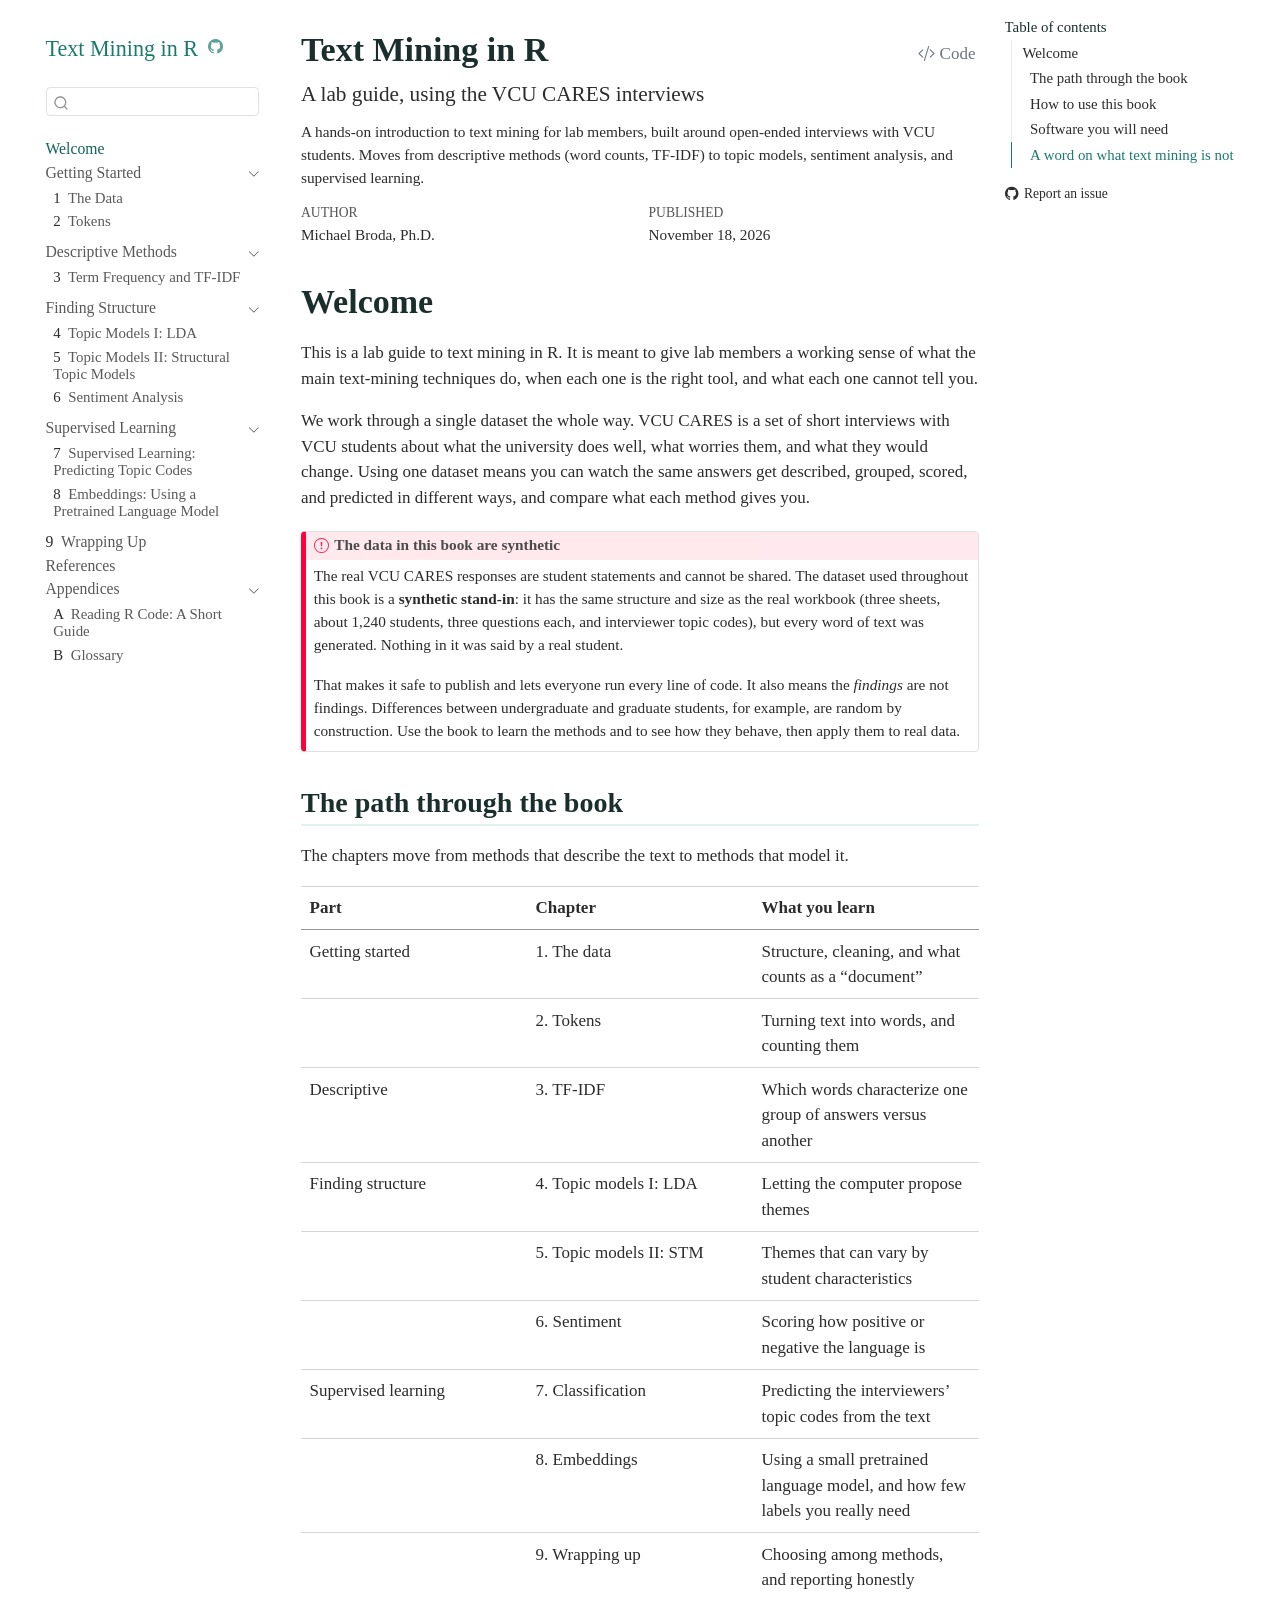
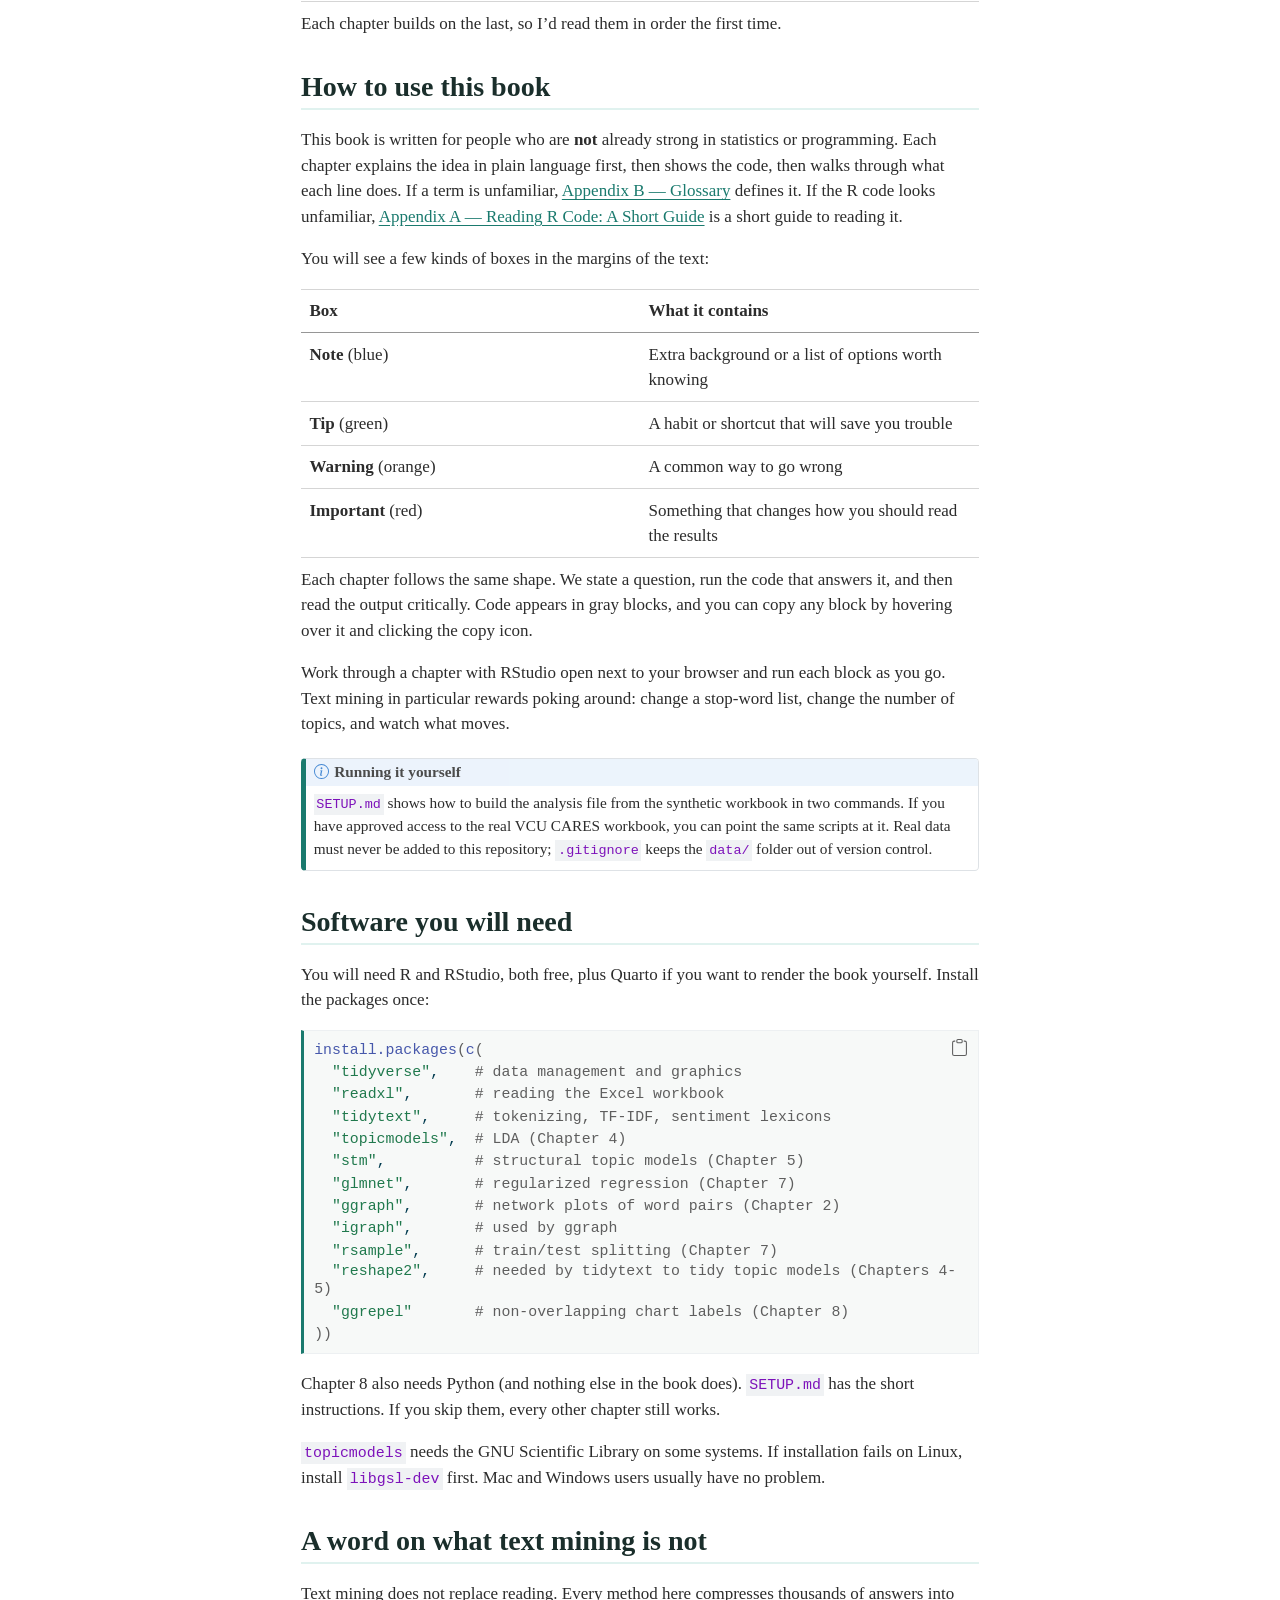
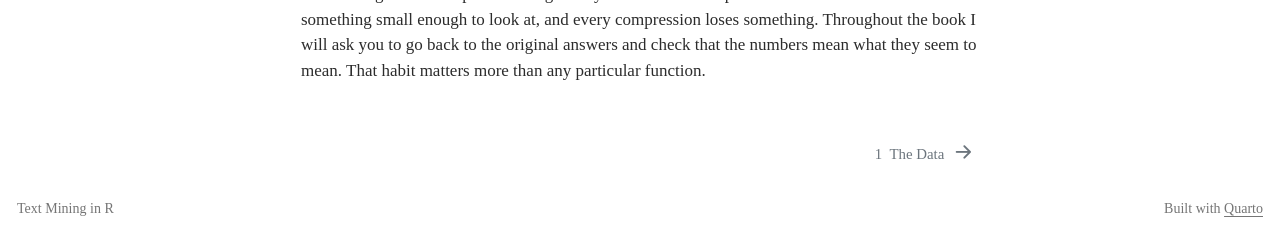
==== commit bfc49dd3: "more lda updates" ====
--- a/docs/index.html
+++ b/docs/index.html
@@ -2,23 +2,20 @@
 <html xmlns="http://www.w3.org/1999/xhtml" lang="en" xml:lang="en"><head>
 <meta http-equiv="Content-Type" content="text/html; charset=UTF-8">
 <meta charset="utf-8">
-<meta name="generator" content="quarto-1.10.19">
+<meta name="generator" content="quarto-1.9.38">
 <meta name="viewport" content="width=device-width, initial-scale=1.0, user-scalable=yes">
 <meta name="author" content="Michael Broda, Ph.D.">
-<meta name="dcterms.date" content="2026-11-15">
+<meta name="dcterms.date" content="2026-11-18">
 <meta name="description" content="A hands-on introduction to text mining for lab members, built around open-ended interviews with VCU students. Moves from descriptive methods (word counts, TF-IDF) to topic models, sentiment analysis, and supervised learning.">
 <title>Text Mining in R</title>
 <style>
 /* Default styles provided by pandoc.
 ** See https://pandoc.org/MANUAL.html#variables-for-html for config info.
 */
+code{white-space: pre-wrap;}
 span.smallcaps{font-variant: small-caps;}
-div.columns{display: flex; gap: 1.5em;}
-div.column{flex: auto;}
-@media screen {
-div.columns{gap: min(4vw, 1.5em);}
-div.column{overflow-x: auto;}
-}
+div.columns{display: flex; gap: min(4vw, 1.5em);}
+div.column{flex: auto; overflow-x: auto;}
 div.hanging-indent{margin-left: 1.5em; text-indent: -1.5em;}
 ul.task-list{list-style: none;}
 ul.task-list li input[type="checkbox"] {
@@ -77,10 +74,10 @@
 <script src="site_libs/quarto-html/tippy.umd.min.js"></script>
 <script src="site_libs/quarto-html/anchor.min.js"></script>
 <link href="site_libs/quarto-html/tippy.css" rel="stylesheet">
-<link href="site_libs/quarto-html/quarto-syntax-highlighting-bf27225e3a48a9273f3daa8f8e829971.css" rel="stylesheet" id="quarto-text-highlighting-styles">
+<link href="site_libs/quarto-html/quarto-syntax-highlighting-15634bcf2e68342d4ad2dfa704d543f6.css" rel="stylesheet" id="quarto-text-highlighting-styles">
 <script src="site_libs/bootstrap/bootstrap.min.js"></script>
 <link href="site_libs/bootstrap/bootstrap-icons.css" rel="stylesheet">
-<link href="site_libs/bootstrap/bootstrap-a09481bce8a2314b82ccc09e3e79ae8c.min.css" rel="stylesheet" append-hash="true" id="quarto-bootstrap" data-mode="light"><script id="quarto-search-options" type="application/json">{
+<link href="site_libs/bootstrap/bootstrap-0f3a71d5963b834a2d5774f6f36c66af.min.css" rel="stylesheet" append-hash="true" id="quarto-bootstrap" data-mode="light"><script id="quarto-search-options" type="application/json">{
   "location": "sidebar",
   "copy-button": false,
   "collapse-after": 3,
@@ -316,7 +313,7 @@
     <div>
     <div class="quarto-title-meta-heading">Published</div>
     <div class="quarto-title-meta-contents">
-      <p class="date">November 15, 2026</p>
+      <p class="date">November 18, 2026</p>
     </div>
   </div>
   
@@ -571,16 +568,16 @@
     }
     function toggleCodeHandler(show) {
       return function(e) {
-        const cellDetails = window.document.querySelectorAll(".cell details.code-fold");
-        for (let i=0; i<cellDetails.length; i++) {
-          const details = cellDetails[i];
+        const detailsSrc = window.document.querySelectorAll(".cell > details > .sourceCode");
+        for (let i=0; i<detailsSrc.length; i++) {
+          const details = detailsSrc[i].parentElement;
           if (show) {
             details.open = true;
           } else {
             details.removeAttribute("open");
           }
         }
-        const cellCodeDivs = window.document.querySelectorAll(".cell div.sourceCode.cell-code");
+        const cellCodeDivs = window.document.querySelectorAll(".cell > .sourceCode");
         const fromCls = show ? "hidden" : "unhidden";
         const toCls = show ? "unhidden" : "hidden";
         for (let i=0; i<cellCodeDivs.length; i++) {
--- a/docs/site_libs/quarto-html/quarto-syntax-highlighting-15634bcf2e68342d4ad2dfa704d543f6.css
+++ b/docs/site_libs/quarto-html/quarto-syntax-highlighting-15634bcf2e68342d4ad2dfa704d543f6.css
@@ -0,0 +1,236 @@
+/* quarto syntax highlight colors */
+:root {
+  --quarto-hl-ot-color: #003B4F;
+  --quarto-hl-at-color: #657422;
+  --quarto-hl-ss-color: #20794D;
+  --quarto-hl-an-color: #5E5E5E;
+  --quarto-hl-fu-color: #4758AB;
+  --quarto-hl-st-color: #20794D;
+  --quarto-hl-cf-color: #003B4F;
+  --quarto-hl-op-color: #5E5E5E;
+  --quarto-hl-er-color: #AD0000;
+  --quarto-hl-bn-color: #AD0000;
+  --quarto-hl-al-color: #AD0000;
+  --quarto-hl-va-color: #111111;
+  --quarto-hl-bu-color: inherit;
+  --quarto-hl-ex-color: inherit;
+  --quarto-hl-pp-color: #AD0000;
+  --quarto-hl-in-color: #5E5E5E;
+  --quarto-hl-vs-color: #20794D;
+  --quarto-hl-wa-color: #5E5E5E;
+  --quarto-hl-do-color: #5E5E5E;
+  --quarto-hl-im-color: #00769E;
+  --quarto-hl-ch-color: #20794D;
+  --quarto-hl-dt-color: #AD0000;
+  --quarto-hl-fl-color: #AD0000;
+  --quarto-hl-co-color: #5E5E5E;
+  --quarto-hl-cv-color: #5E5E5E;
+  --quarto-hl-cn-color: #8f5902;
+  --quarto-hl-sc-color: #5E5E5E;
+  --quarto-hl-dv-color: #AD0000;
+  --quarto-hl-kw-color: #003B4F;
+}
+
+/* other quarto variables */
+:root {
+  --quarto-font-monospace: SFMono-Regular, Menlo, Monaco, Consolas, "Liberation Mono", "Courier New", monospace;
+}
+
+/* syntax highlight based on Pandoc's rules */
+pre > code.sourceCode > span {
+  color: #003B4F;
+}
+
+code.sourceCode > span {
+  color: #003B4F;
+}
+
+div.sourceCode,
+div.sourceCode pre.sourceCode {
+  color: #003B4F;
+}
+
+/* Normal */
+code span {
+  color: #003B4F;
+}
+
+/* Alert */
+code span.al {
+  color: #AD0000;
+  font-style: inherit;
+}
+
+/* Annotation */
+code span.an {
+  color: #5E5E5E;
+  font-style: inherit;
+}
+
+/* Attribute */
+code span.at {
+  color: #657422;
+  font-style: inherit;
+}
+
+/* BaseN */
+code span.bn {
+  color: #AD0000;
+  font-style: inherit;
+}
+
+/* BuiltIn */
+code span.bu {
+  font-style: inherit;
+}
+
+/* ControlFlow */
+code span.cf {
+  color: #003B4F;
+  font-weight: bold;
+  font-style: inherit;
+}
+
+/* Char */
+code span.ch {
+  color: #20794D;
+  font-style: inherit;
+}
+
+/* Constant */
+code span.cn {
+  color: #8f5902;
+  font-style: inherit;
+}
+
+/* Comment */
+code span.co {
+  color: #5E5E5E;
+  font-style: inherit;
+}
+
+/* CommentVar */
+code span.cv {
+  color: #5E5E5E;
+  font-style: italic;
+}
+
+/* Documentation */
+code span.do {
+  color: #5E5E5E;
+  font-style: italic;
+}
+
+/* DataType */
+code span.dt {
+  color: #AD0000;
+  font-style: inherit;
+}
+
+/* DecVal */
+code span.dv {
+  color: #AD0000;
+  font-style: inherit;
+}
+
+/* Error */
+code span.er {
+  color: #AD0000;
+  font-style: inherit;
+}
+
+/* Extension */
+code span.ex {
+  font-style: inherit;
+}
+
+/* Float */
+code span.fl {
+  color: #AD0000;
+  font-style: inherit;
+}
+
+/* Function */
+code span.fu {
+  color: #4758AB;
+  font-style: inherit;
+}
+
+/* Import */
+code span.im {
+  color: #00769E;
+  font-style: inherit;
+}
+
+/* Information */
+code span.in {
+  color: #5E5E5E;
+  font-style: inherit;
+}
+
+/* Keyword */
+code span.kw {
+  color: #003B4F;
+  font-weight: bold;
+  font-style: inherit;
+}
+
+/* Operator */
+code span.op {
+  color: #5E5E5E;
+  font-style: inherit;
+}
+
+/* Other */
+code span.ot {
+  color: #003B4F;
+  font-style: inherit;
+}
+
+/* Preprocessor */
+code span.pp {
+  color: #AD0000;
+  font-style: inherit;
+}
+
+/* SpecialChar */
+code span.sc {
+  color: #5E5E5E;
+  font-style: inherit;
+}
+
+/* SpecialString */
+code span.ss {
+  color: #20794D;
+  font-style: inherit;
+}
+
+/* String */
+code span.st {
+  color: #20794D;
+  font-style: inherit;
+}
+
+/* Variable */
+code span.va {
+  color: #111111;
+  font-style: inherit;
+}
+
+/* VerbatimString */
+code span.vs {
+  color: #20794D;
+  font-style: inherit;
+}
+
+/* Warning */
+code span.wa {
+  color: #5E5E5E;
+  font-style: italic;
+}
+
+.prevent-inlining {
+  content: "</";
+}
+
+/*# sourceMappingURL=f23921c56f73e400b49028c9186a1aa0.css.map */
